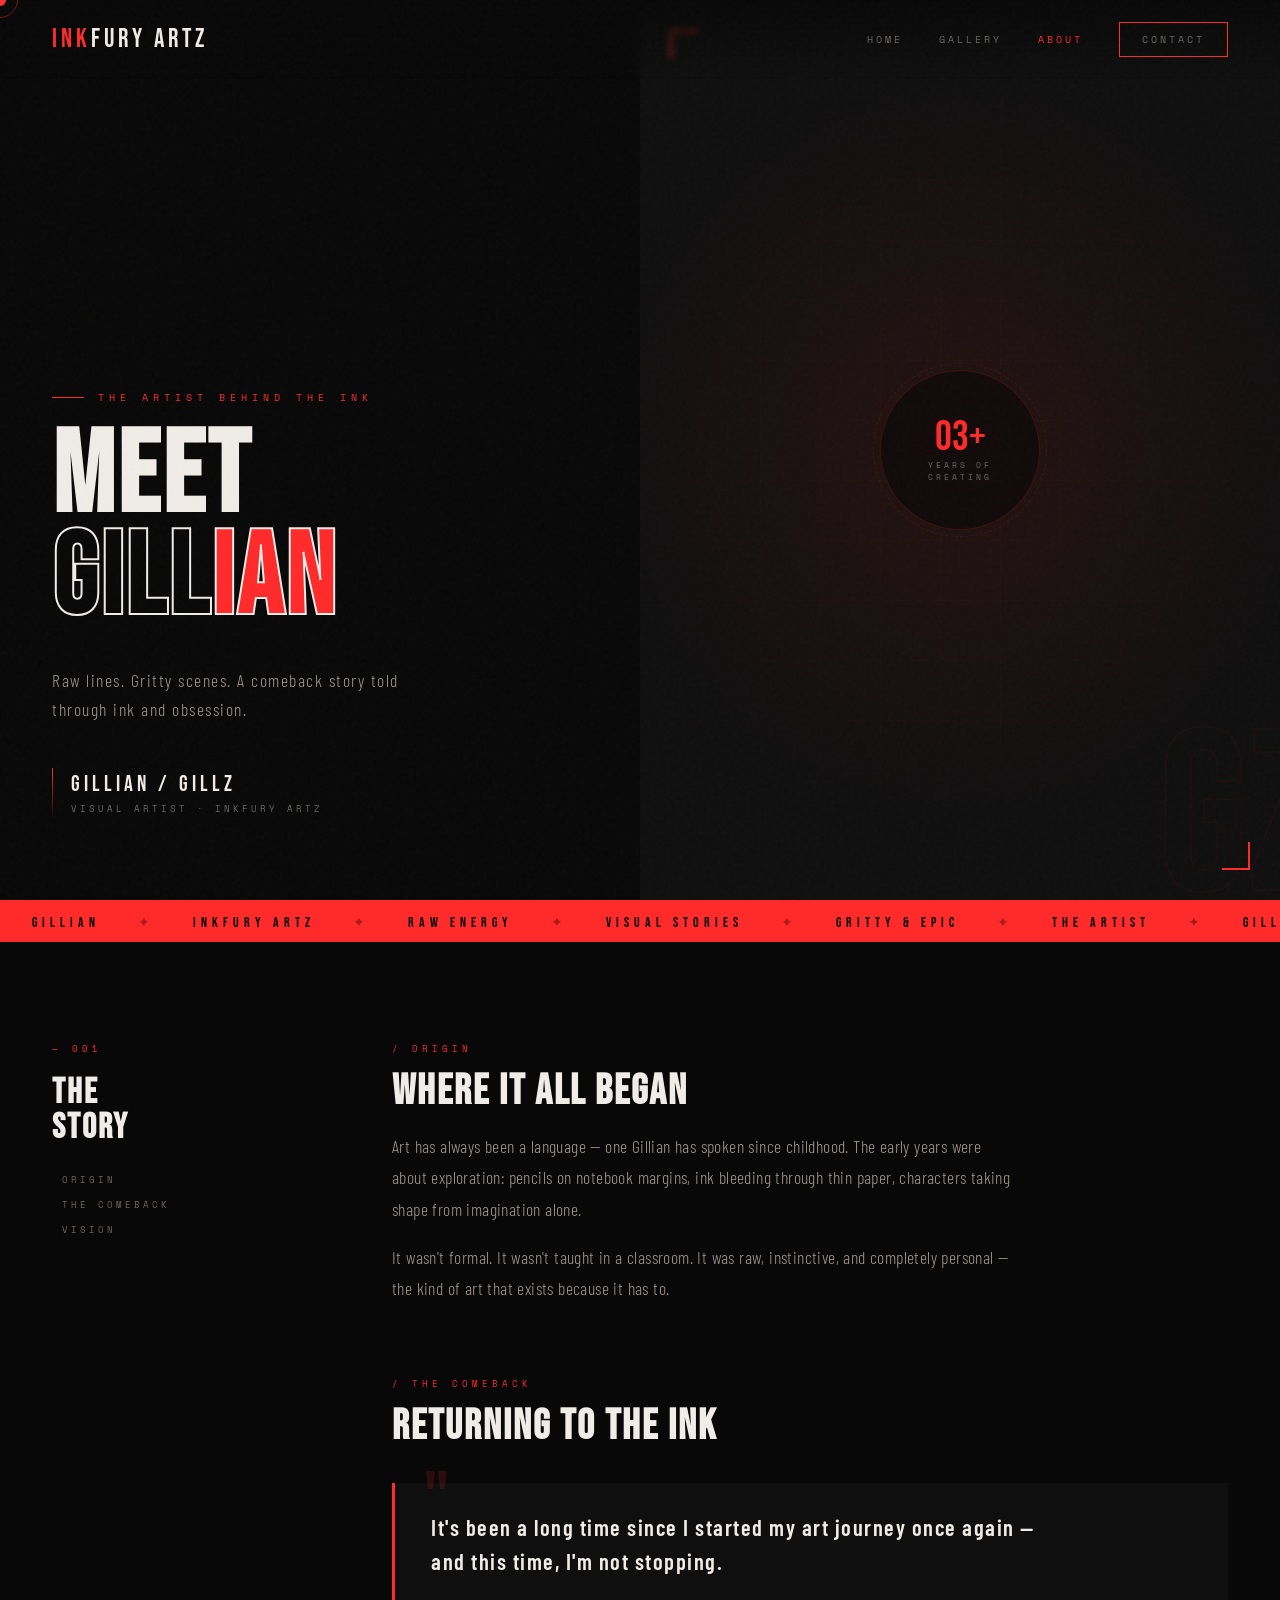
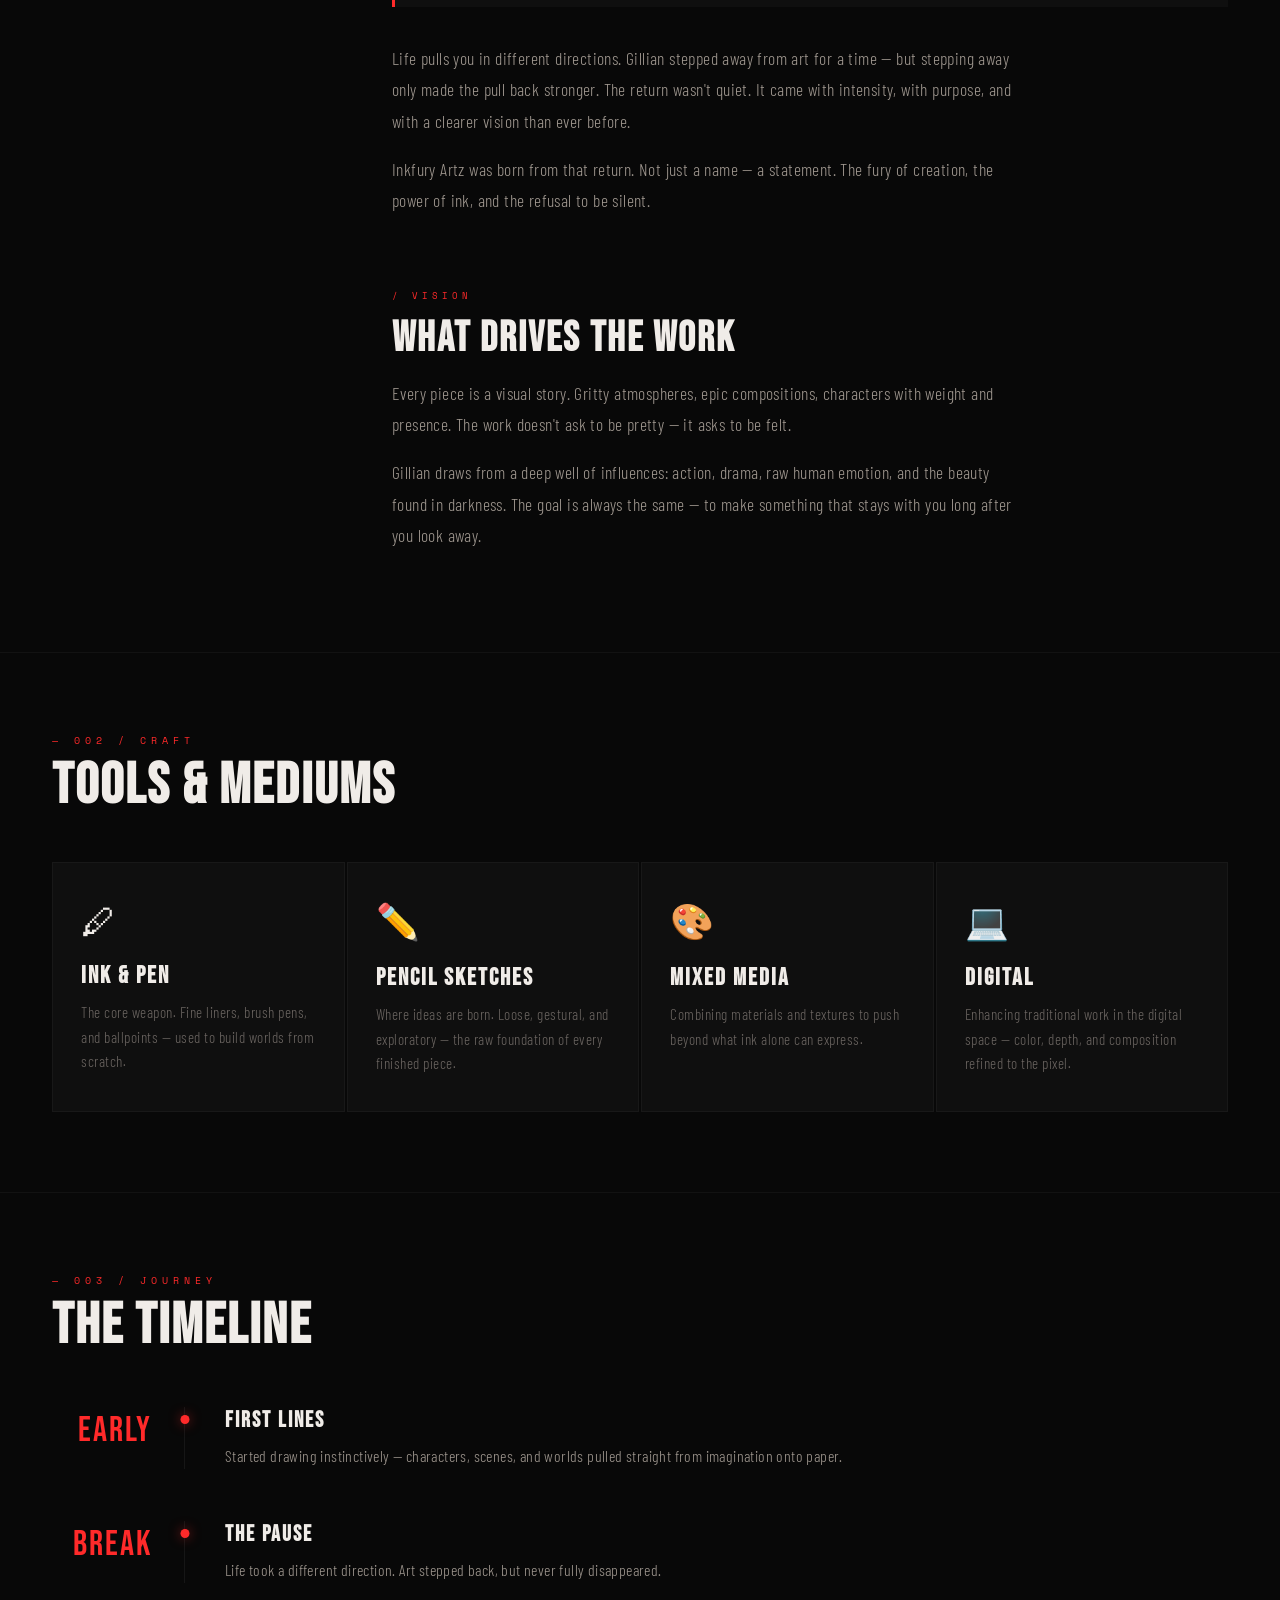
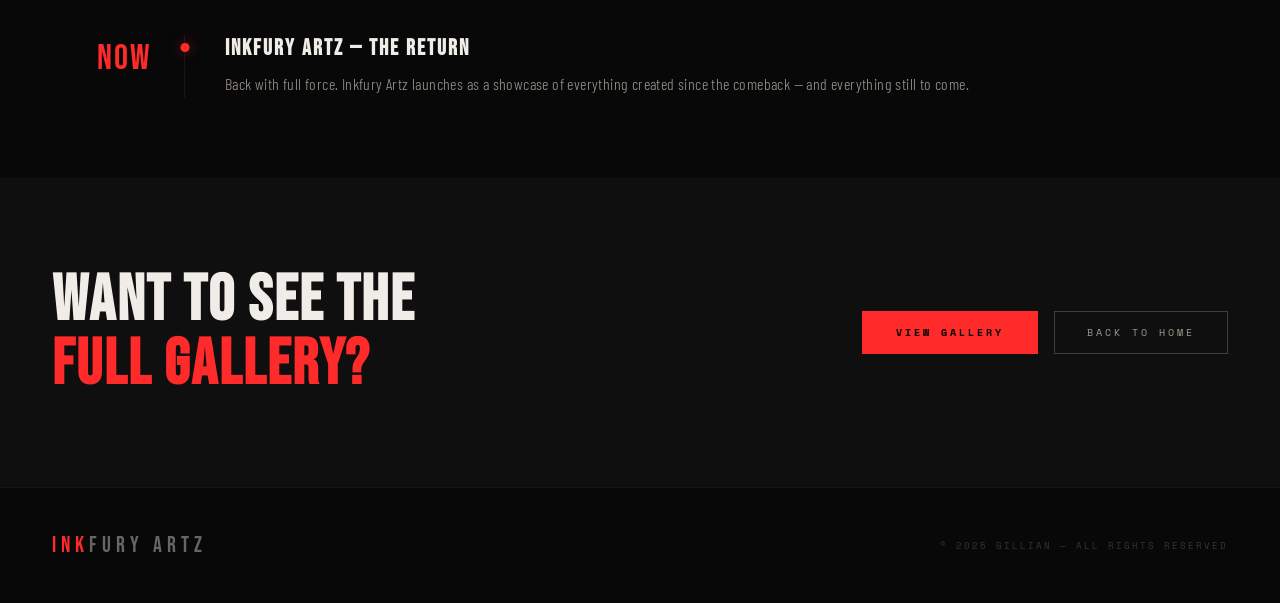
==== about.html @ 88baaf4d "part 1" ====
<!DOCTYPE html>
<html lang="en">
<head>
  <meta charset="UTF-8">
  <meta name="viewport" content="width=device-width, initial-scale=1.0">
  <title>About The Artist — InkFury Artz</title>
  <link href="https://fonts.googleapis.com/css2?family=Bebas+Neue&family=Barlow+Condensed:wght@300;400;600;700&family=Space+Mono:wght@400;700&display=swap" rel="stylesheet">
  <style>
    :root {
      --red: #ff2a2a;
      --red-dim: rgba(255,42,42,0.12);
      --bg: #080808;
      --bg2: #0f0f0f;
      --bg3: #141414;
      --white: #f0ece8;
      --muted: #6b6561;
      --mid: #a09890;
    }

    *, *::before, *::after { box-sizing: border-box; margin: 0; padding: 0; }
    html { scroll-behavior: smooth; }

    body {
      background: var(--bg);
      color: var(--white);
      font-family: 'Barlow Condensed', sans-serif;
      overflow-x: hidden;
      cursor: none;
    }

    /* GRAIN */
    body::before {
      content: '';
      position: fixed;
      inset: 0;
      background-image: url("data:image/svg+xml,%3Csvg viewBox='0 0 256 256' xmlns='http://www.w3.org/2000/svg'%3E%3Cfilter id='noise'%3E%3CfeTurbulence type='fractalNoise' baseFrequency='0.9' numOctaves='4' stitchTiles='stitch'/%3E%3C/filter%3E%3Crect width='100%25' height='100%25' filter='url(%23noise)' opacity='1'/%3E%3C/svg%3E");
      opacity: 0.03;
      pointer-events: none;
      z-index: 1000;
    }

    /* CURSOR */
    .cursor {
      position: fixed;
      width: 12px; height: 12px;
      background: var(--red);
      border-radius: 50%;
      pointer-events: none;
      z-index: 9999;
      transform: translate(-50%, -50%);
      transition: width 0.2s, height 0.2s;
      mix-blend-mode: screen;
    }
    .cursor-ring {
      position: fixed;
      width: 36px; height: 36px;
      border: 1px solid rgba(255,42,42,0.45);
      border-radius: 50%;
      pointer-events: none;
      z-index: 9998;
      transform: translate(-50%, -50%);
      transition: width 0.3s, height 0.3s, border-color 0.3s;
    }

    /* NAV */
    nav {
      position: fixed;
      top: 0; left: 0; right: 0;
      z-index: 500;
      display: flex;
      align-items: center;
      justify-content: space-between;
      padding: 22px 52px;
      background: linear-gradient(to bottom, rgba(8,8,8,0.97) 0%, transparent 100%);
      backdrop-filter: blur(3px);
    }
    .nav-logo {
      font-family: 'Bebas Neue', sans-serif;
      font-size: 1.6rem;
      letter-spacing: 4px;
      color: var(--white);
      text-decoration: none;
    }
    .nav-logo span { color: var(--red); }
    .nav-links { display: flex; gap: 36px; align-items: center; }
    .nav-links a {
      font-family: 'Space Mono', monospace;
      font-size: 0.62rem;
      letter-spacing: 3px;
      text-transform: uppercase;
      color: var(--muted);
      text-decoration: none;
      transition: color 0.25s;
      position: relative;
    }
    .nav-links a::after {
      content: '';
      position: absolute;
      bottom: -4px; left: 0;
      width: 0; height: 1px;
      background: var(--red);
      transition: width 0.3s;
    }
    .nav-links a:hover { color: var(--white); }
    .nav-links a:hover::after { width: 100%; }
    .nav-links a.active { color: var(--red); }
    .nav-cta {
      font-family: 'Space Mono', monospace;
      font-size: 0.6rem;
      letter-spacing: 3px;
      text-transform: uppercase;
      padding: 9px 22px;
      border: 1px solid var(--red);
      color: var(--red);
      background: transparent;
      cursor: none;
      transition: background 0.25s, color 0.25s;
      text-decoration: none;
    }
    .nav-cta:hover { background: var(--red); color: #000; }

    /* PAGE HERO — SPLIT LAYOUT */
    .page-hero {
      min-height: 100vh;
      display: grid;
      grid-template-columns: 1fr 1fr;
      position: relative;
      overflow: hidden;
    }

    /* Left — text */
    .ph-left {
      display: flex;
      flex-direction: column;
      justify-content: flex-end;
      padding: 160px 52px 80px;
      position: relative;
      z-index: 2;
    }

    .ph-eyebrow {
      font-family: 'Space Mono', monospace;
      font-size: 0.62rem;
      letter-spacing: 5px;
      color: var(--red);
      text-transform: uppercase;
      margin-bottom: 22px;
      display: flex;
      align-items: center;
      gap: 14px;
    }
    .ph-eyebrow::before {
      content: '';
      display: block;
      width: 32px; height: 1px;
      background: var(--red);
      flex-shrink: 0;
    }

    .ph-title {
      font-family: 'Bebas Neue', sans-serif;
      font-size: clamp(72px, 9vw, 140px);
      line-height: 0.88;
      letter-spacing: 3px;
      margin-bottom: 36px;
    }
    .ph-title .outline {
      display: block;
      color: transparent;
      -webkit-text-stroke: 2px var(--white);
    }
    .ph-title .accent { color: var(--red); }

    .ph-tagline {
      font-size: 1.1rem;
      font-weight: 300;
      letter-spacing: 1.5px;
      color: var(--mid);
      line-height: 1.65;
      max-width: 380px;
      margin-bottom: 44px;
    }

    /* signature line */
    .ph-sig {
      display: flex;
      align-items: center;
      gap: 18px;
    }
    .ph-sig-bar {
      width: 1px;
      height: 52px;
      background: linear-gradient(to bottom, var(--red), transparent);
    }
    .ph-sig-text {
      font-family: 'Bebas Neue', sans-serif;
      font-size: 1.4rem;
      letter-spacing: 4px;
      line-height: 1.1;
    }
    .ph-sig-sub {
      font-family: 'Space Mono', monospace;
      font-size: 0.55rem;
      letter-spacing: 3px;
      color: var(--muted);
      text-transform: uppercase;
      margin-top: 4px;
    }

    /* Right — visual panel */
    .ph-right {
      position: relative;
      overflow: hidden;
    }
    .ph-right-bg {
      position: absolute;
      inset: 0;
      background:
        radial-gradient(ellipse 80% 60% at 50% 50%, rgba(255,42,42,0.09) 0%, transparent 70%),
        var(--bg2);
    }
    /* large ghost text */
    .ph-ghost {
      position: absolute;
      bottom: -4%;
      right: -8%;
      font-family: 'Bebas Neue', sans-serif;
      font-size: clamp(120px, 18vw, 260px);
      color: transparent;
      -webkit-text-stroke: 1px rgba(255,42,42,0.08);
      line-height: 1;
      pointer-events: none;
      user-select: none;
      animation: ghostPulse 7s ease-in-out infinite;
    }
    @keyframes ghostPulse {
      0%, 100% { -webkit-text-stroke-color: rgba(255,42,42,0.05); }
      50%       { -webkit-text-stroke-color: rgba(255,42,42,0.13); }
    }

    /* cross-hatch decorative grid */
    .ph-grid-lines {
      position: absolute;
      inset: 0;
      background-image:
        linear-gradient(rgba(255,42,42,0.04) 1px, transparent 1px),
        linear-gradient(90deg, rgba(255,42,42,0.04) 1px, transparent 1px);
      background-size: 60px 60px;
      mask-image: radial-gradient(ellipse 70% 70% at 50% 50%, black 0%, transparent 100%);
    }

    /* floating badge */
    .ph-badge {
      position: absolute;
      top: 50%;
      left: 50%;
      transform: translate(-50%, -50%);
      width: 160px; height: 160px;
      border: 1px solid rgba(255,42,42,0.2);
      border-radius: 50%;
      display: flex;
      flex-direction: column;
      align-items: center;
      justify-content: center;
      gap: 6px;
      text-align: center;
      background: rgba(8,8,8,0.6);
      backdrop-filter: blur(10px);
      animation: badgeSpin 20s linear infinite;
    }
    @keyframes badgeSpin {
      from { transform: translate(-50%, -50%) rotate(0deg); }
      to   { transform: translate(-50%, -50%) rotate(360deg); }
    }
    .ph-badge::before {
      content: '';
      position: absolute;
      inset: -8px;
      border-radius: 50%;
      border: 1px dashed rgba(255,42,42,0.15);
    }
    .badge-inner {
      animation: badgeSpinReverse 20s linear infinite;
    }
    @keyframes badgeSpinReverse {
      from { transform: rotate(0deg); }
      to   { transform: rotate(-360deg); }
    }
    .badge-year {
      font-family: 'Bebas Neue', sans-serif;
      font-size: 2.6rem;
      color: var(--red);
      line-height: 1;
    }
    .badge-label {
      font-family: 'Space Mono', monospace;
      font-size: 0.5rem;
      letter-spacing: 3px;
      color: var(--muted);
      text-transform: uppercase;
    }

    /* red corner accent lines */
    .corner-tl, .corner-br {
      position: absolute;
      width: 28px; height: 28px;
    }
    .corner-tl {
      top: 30px; left: 30px;
      border-top: 2px solid var(--red);
      border-left: 2px solid var(--red);
    }
    .corner-br {
      bottom: 30px; right: 30px;
      border-bottom: 2px solid var(--red);
      border-right: 2px solid var(--red);
    }

    /* MARQUEE */
    .marquee-strip {
      background: var(--red);
      padding: 11px 0;
      overflow: hidden;
      white-space: nowrap;
    }
    .marquee-inner {
      display: inline-flex;
      animation: marquee 20s linear infinite;
    }
    .marquee-inner span {
      font-family: 'Bebas Neue', sans-serif;
      font-size: 0.9rem;
      letter-spacing: 5px;
      color: #000;
      padding: 0 32px;
    }
    .marquee-inner span.dot { color: rgba(0,0,0,0.35); padding: 0 6px; }
    @keyframes marquee {
      from { transform: translateX(0); }
      to   { transform: translateX(-50%); }
    }

    /* STORY SECTION */
    .story {
      padding: 100px 52px;
      display: grid;
      grid-template-columns: 260px 1fr;
      gap: 80px;
      border-bottom: 1px solid rgba(255,255,255,0.04);
      position: relative;
    }

    .story-nav {
      position: sticky;
      top: 100px;
      align-self: start;
    }
    .story-nav .section-num {
      font-family: 'Space Mono', monospace;
      font-size: 0.58rem;
      letter-spacing: 4px;
      color: var(--red);
      margin-bottom: 20px;
    }
    .story-nav h3 {
      font-family: 'Bebas Neue', sans-serif;
      font-size: 2.2rem;
      letter-spacing: 2px;
      line-height: 1;
      margin-bottom: 28px;
    }
    .story-nav-links { display: flex; flex-direction: column; gap: 12px; }
    .story-nav-links a {
      font-family: 'Space Mono', monospace;
      font-size: 0.57rem;
      letter-spacing: 3px;
      text-transform: uppercase;
      color: var(--muted);
      text-decoration: none;
      transition: color 0.25s, padding-left 0.25s;
      display: flex;
      align-items: center;
      gap: 10px;
    }
    .story-nav-links a::before {
      content: '';
      display: block;
      width: 0;
      height: 1px;
      background: var(--red);
      transition: width 0.3s;
      flex-shrink: 0;
    }
    .story-nav-links a:hover { color: var(--white); }
    .story-nav-links a:hover::before { width: 20px; }

    /* Story content blocks */
    .story-content { display: flex; flex-direction: column; gap: 72px; }

    .story-block { position: relative; }

    .story-block .block-label {
      font-family: 'Space Mono', monospace;
      font-size: 0.55rem;
      letter-spacing: 4px;
      color: var(--red);
      text-transform: uppercase;
      margin-bottom: 16px;
    }

    .story-block h4 {
      font-family: 'Bebas Neue', sans-serif;
      font-size: 2.6rem;
      letter-spacing: 2px;
      margin-bottom: 18px;
      line-height: 1;
    }

    .story-block p {
      font-size: 1.1rem;
      font-weight: 300;
      color: var(--mid);
      line-height: 1.8;
      letter-spacing: 0.4px;
      max-width: 620px;
    }
    .story-block p + p { margin-top: 16px; }

    /* pull quote */
    .pull-quote {
      margin: 36px 0;
      padding: 28px 36px;
      border-left: 3px solid var(--red);
      background: var(--bg2);
      position: relative;
    }
    .pull-quote::before {
      content: '"';
      position: absolute;
      top: -20px; left: 28px;
      font-family: 'Bebas Neue', sans-serif;
      font-size: 5rem;
      color: rgba(255,42,42,0.15);
      line-height: 1;
    }
    .pull-quote p {
      font-family: 'Barlow Condensed', sans-serif;
      font-size: 1.4rem;
      font-weight: 600;
      color: var(--white) !important;
      letter-spacing: 1.5px;
      line-height: 1.5;
    }

    /* SKILLS / MEDIUMS GRID */
    .mediums-section {
      padding: 80px 52px;
      border-bottom: 1px solid rgba(255,255,255,0.04);
    }

    .section-hdr {
      display: flex;
      align-items: flex-end;
      justify-content: space-between;
      margin-bottom: 48px;
    }
    .section-hdr .label {
      font-family: 'Space Mono', monospace;
      font-size: 0.6rem;
      letter-spacing: 5px;
      color: var(--red);
      margin-bottom: 10px;
      text-transform: uppercase;
    }
    .section-hdr h2 {
      font-family: 'Bebas Neue', sans-serif;
      font-size: clamp(36px, 4.5vw, 58px);
      letter-spacing: 2px;
      line-height: 1;
    }

    .mediums-grid {
      display: grid;
      grid-template-columns: repeat(4, 1fr);
      gap: 2px;
    }
    .medium-card {
      background: var(--bg2);
      padding: 36px 28px;
      position: relative;
      overflow: hidden;
      transition: background 0.3s;
      border: 1px solid rgba(255,255,255,0.04);
    }
    .medium-card::before {
      content: '';
      position: absolute;
      bottom: 0; left: 0;
      width: 100%; height: 2px;
      background: var(--red);
      transform: scaleX(0);
      transform-origin: left;
      transition: transform 0.4s cubic-bezier(0.23, 1, 0.32, 1);
    }
    .medium-card:hover { background: var(--bg3); }
    .medium-card:hover::before { transform: scaleX(1); }

    .medium-icon {
      font-size: 2.2rem;
      margin-bottom: 20px;
      display: block;
    }
    .medium-card h5 {
      font-family: 'Bebas Neue', sans-serif;
      font-size: 1.5rem;
      letter-spacing: 2px;
      margin-bottom: 10px;
    }
    .medium-card p {
      font-size: 0.95rem;
      font-weight: 300;
      color: var(--muted);
      line-height: 1.6;
      letter-spacing: 0.5px;
    }

    /* TIMELINE */
    .timeline-section {
      padding: 80px 52px;
      border-bottom: 1px solid rgba(255,255,255,0.04);
    }
    .timeline { display: flex; flex-direction: column; gap: 0; margin-top: 52px; }
    .tl-item {
      display: grid;
      grid-template-columns: 100px 1px 1fr;
      gap: 0 32px;
      align-items: start;
      padding-bottom: 52px;
      position: relative;
    }
    .tl-item:last-child { padding-bottom: 0; }

    .tl-year {
      font-family: 'Bebas Neue', sans-serif;
      font-size: 2.2rem;
      color: var(--red);
      letter-spacing: 2px;
      text-align: right;
      padding-top: 2px;
    }
    .tl-line {
      position: relative;
      background: rgba(255,255,255,0.06);
      align-self: stretch;
    }
    .tl-line::before {
      content: '';
      position: absolute;
      top: 8px;
      left: 50%;
      transform: translateX(-50%);
      width: 9px; height: 9px;
      border-radius: 50%;
      background: var(--red);
      box-shadow: 0 0 12px rgba(255,42,42,0.5);
    }
    .tl-body { padding-top: 0; padding-left: 8px; }
    .tl-body h5 {
      font-family: 'Bebas Neue', sans-serif;
      font-size: 1.4rem;
      letter-spacing: 2px;
      margin-bottom: 8px;
    }
    .tl-body p {
      font-size: 1rem;
      font-weight: 300;
      color: var(--mid);
      line-height: 1.7;
      letter-spacing: 0.4px;
    }

    /* CTA STRIP */
    .cta-strip {
      padding: 90px 52px;
      display: flex;
      align-items: center;
      justify-content: space-between;
      gap: 40px;
      background: var(--bg2);
    }
    .cta-strip h2 {
      font-family: 'Bebas Neue', sans-serif;
      font-size: clamp(38px, 5vw, 72px);
      letter-spacing: 2px;
      line-height: 1;
    }
    .cta-strip h2 span { color: var(--red); }
    .cta-actions { display: flex; gap: 16px; flex-shrink: 0; }
    .btn-primary {
      font-family: 'Space Mono', monospace;
      font-size: 0.62rem;
      letter-spacing: 3px;
      text-transform: uppercase;
      padding: 14px 34px;
      background: var(--red);
      color: #000;
      border: none;
      cursor: none;
      font-weight: 700;
      text-decoration: none;
      display: inline-block;
      transition: background 0.25s, transform 0.2s;
    }
    .btn-primary:hover { background: var(--white); transform: translateY(-2px); }
    .btn-ghost {
      font-family: 'Space Mono', monospace;
      font-size: 0.62rem;
      letter-spacing: 3px;
      text-transform: uppercase;
      padding: 13px 32px;
      border: 1px solid rgba(255,255,255,0.2);
      color: var(--mid);
      background: transparent;
      cursor: none;
      transition: border-color 0.25s, color 0.25s;
      text-decoration: none;
      display: inline-block;
    }
    .btn-ghost:hover { border-color: var(--white); color: var(--white); }

    /* FOOTER */
    footer {
      padding: 44px 52px;
      border-top: 1px solid rgba(255,255,255,0.05);
      display: flex;
      align-items: center;
      justify-content: space-between;
    }
    .footer-logo {
      font-family: 'Bebas Neue', sans-serif;
      font-size: 1.4rem;
      letter-spacing: 5px;
      color: var(--muted);
    }
    .footer-logo span { color: var(--red); }
    footer p {
      font-family: 'Space Mono', monospace;
      font-size: 0.55rem;
      letter-spacing: 2px;
      color: rgba(255,255,255,0.18);
      text-transform: uppercase;
    }

    /* FADE IN */
    .fade-up {
      opacity: 0;
      transform: translateY(28px);
      animation: fadeUp 0.8s ease forwards;
    }
    .delay-1 { animation-delay: 0.1s; }
    .delay-2 { animation-delay: 0.25s; }
    .delay-3 { animation-delay: 0.4s; }
    .delay-4 { animation-delay: 0.55s; }
    @keyframes fadeUp {
      to { opacity: 1; transform: translateY(0); }
    }

    @media (max-width: 900px) {
      nav { padding: 18px 24px; }
      .nav-links { gap: 16px; }
      .page-hero { grid-template-columns: 1fr; min-height: auto; }
      .ph-left { padding: 120px 24px 52px; }
      .ph-right { height: 300px; }
      .story { grid-template-columns: 1fr; padding: 60px 24px; gap: 40px; }
      .story-nav { position: static; }
      .mediums-section, .timeline-section { padding: 60px 24px; }
      .mediums-grid { grid-template-columns: 1fr 1fr; }
      .cta-strip { flex-direction: column; padding: 60px 24px; text-align: center; }
      .cta-actions { justify-content: center; }
      footer { flex-direction: column; gap: 16px; padding: 32px 24px; text-align: center; }
    }
  </style>
</head>
<body>

<div class="cursor" id="cursor"></div>
<div class="cursor-ring" id="cursorRing"></div>

<!-- NAV -->
<nav>
  <a class="nav-logo" href="index.html"><span>INK</span>FURY ARTZ</a>
  <div class="nav-links">
    <a href="index.html">Home</a>
    <a href="index.html#gallery">Gallery</a>
    <a href="about.html" class="active">About</a>
    <a href="#contact" class="nav-cta">Contact</a>
  </div>
</nav>

<!-- PAGE HERO -->
<section class="page-hero">
  <!-- Left -->
  <div class="ph-left">
    <div class="ph-eyebrow fade-up delay-1">The Artist Behind The Ink</div>
    <h1 class="ph-title fade-up delay-2">
      MEET
      <span class="outline">GILL<span class="accent">IAN</span></span>
    </h1>
    <p class="ph-tagline fade-up delay-3">
      Raw lines. Gritty scenes. A comeback story told through ink and obsession.
    </p>
    <div class="ph-sig fade-up delay-4">
      <div class="ph-sig-bar"></div>
      <div>
        <div class="ph-sig-text">Gillian / Gillz</div>
        <div class="ph-sig-sub">Visual Artist · Inkfury Artz</div>
      </div>
    </div>
  </div>

  <!-- Right visual -->
  <div class="ph-right">
    <div class="ph-right-bg"></div>
    <div class="ph-grid-lines"></div>
    <div class="ph-ghost">GZ</div>
    <div class="corner-tl"></div>
    <div class="corner-br"></div>
    <div class="ph-badge">
      <div class="badge-inner">
        <div class="badge-year">03+</div>
        <div class="badge-label">Years of<br>Creating</div>
      </div>
    </div>
  </div>
</section>

<!-- MARQUEE -->
<div class="marquee-strip">
  <div class="marquee-inner">
    <span>GILLIAN</span><span class="dot">✦</span>
    <span>INKFURY ARTZ</span><span class="dot">✦</span>
    <span>RAW ENERGY</span><span class="dot">✦</span>
    <span>VISUAL STORIES</span><span class="dot">✦</span>
    <span>GRITTY &amp; EPIC</span><span class="dot">✦</span>
    <span>THE ARTIST</span><span class="dot">✦</span>
    <span>GILLIAN</span><span class="dot">✦</span>
    <span>INKFURY ARTZ</span><span class="dot">✦</span>
    <span>RAW ENERGY</span><span class="dot">✦</span>
    <span>VISUAL STORIES</span><span class="dot">✦</span>
    <span>GRITTY &amp; EPIC</span><span class="dot">✦</span>
    <span>THE ARTIST</span><span class="dot">✦</span>
  </div>
</div>

<!-- STORY -->
<section class="story" id="about">
  <!-- Sticky label nav -->
  <div class="story-nav">
    <div class="section-num">— 001</div>
    <h3>THE<br>STORY</h3>
    <div class="story-nav-links">
      <a href="#origin">Origin</a>
      <a href="#comeback">The Comeback</a>
      <a href="#vision">Vision</a>
    </div>
  </div>

  <!-- Content -->
  <div class="story-content">
    <div class="story-block" id="origin">
      <div class="block-label">/ Origin</div>
      <h4>WHERE IT ALL BEGAN</h4>
      <p>
        Art has always been a language — one Gillian has spoken since childhood. 
        The early years were about exploration: pencils on notebook margins, ink bleeding through thin paper, 
        characters taking shape from imagination alone.
      </p>
      <p>
        It wasn't formal. It wasn't taught in a classroom. It was raw, instinctive, 
        and completely personal — the kind of art that exists because it has to.
      </p>
    </div>

    <div class="story-block" id="comeback">
      <div class="block-label">/ The Comeback</div>
      <h4>RETURNING TO THE INK</h4>
      <div class="pull-quote">
        <p>It's been a long time since I started my art journey once again — and this time, I'm not stopping.</p>
      </div>
      <p>
        Life pulls you in different directions. Gillian stepped away from art for a time — 
        but stepping away only made the pull back stronger. The return wasn't quiet. 
        It came with intensity, with purpose, and with a clearer vision than ever before.
      </p>
      <p>
        Inkfury Artz was born from that return. Not just a name — a statement. 
        The fury of creation, the power of ink, and the refusal to be silent.
      </p>
    </div>

    <div class="story-block" id="vision">
      <div class="block-label">/ Vision</div>
      <h4>WHAT DRIVES THE WORK</h4>
      <p>
        Every piece is a visual story. Gritty atmospheres, epic compositions, 
        characters with weight and presence. The work doesn't ask to be pretty — 
        it asks to be felt.
      </p>
      <p>
        Gillian draws from a deep well of influences: action, drama, raw human emotion, 
        and the beauty found in darkness. The goal is always the same — to make something 
        that stays with you long after you look away.
      </p>
    </div>
  </div>
</section>

<!-- MEDIUMS / SKILLS -->
<section class="mediums-section">
  <div class="section-hdr">
    <div>
      <div class="label">— 002 / Craft</div>
      <h2>TOOLS &amp; MEDIUMS</h2>
    </div>
  </div>

  <div class="mediums-grid">
    <div class="medium-card">
      <span class="medium-icon">🖊</span>
      <h5>Ink & Pen</h5>
      <p>The core weapon. Fine liners, brush pens, and ballpoints — used to build worlds from scratch.</p>
    </div>
    <div class="medium-card">
      <span class="medium-icon">✏️</span>
      <h5>Pencil Sketches</h5>
      <p>Where ideas are born. Loose, gestural, and exploratory — the raw foundation of every finished piece.</p>
    </div>
    <div class="medium-card">
      <span class="medium-icon">🎨</span>
      <h5>Mixed Media</h5>
      <p>Combining materials and textures to push beyond what ink alone can express.</p>
    </div>
    <div class="medium-card">
      <span class="medium-icon">💻</span>
      <h5>Digital</h5>
      <p>Enhancing traditional work in the digital space — color, depth, and composition refined to the pixel.</p>
    </div>
  </div>
</section>

<!-- TIMELINE -->
<section class="timeline-section">
  <div class="section-hdr">
    <div>
      <div class="label">— 003 / Journey</div>
      <h2>THE TIMELINE</h2>
    </div>
  </div>

  <div class="timeline">
    <div class="tl-item">
      <div class="tl-year">EARLY</div>
      <div class="tl-line"></div>
      <div class="tl-body">
        <h5>First Lines</h5>
        <p>Started drawing instinctively — characters, scenes, and worlds pulled straight from imagination onto paper.</p>
      </div>
    </div>
    <div class="tl-item">
      <div class="tl-year">BREAK</div>
      <div class="tl-line"></div>
      <div class="tl-body">
        <h5>The Pause</h5>
        <p>Life took a different direction. Art stepped back, but never fully disappeared.</p>
      </div>
    </div>
    <div class="tl-item">
      <div class="tl-year">NOW</div>
      <div class="tl-line"></div>
      <div class="tl-body">
        <h5>Inkfury Artz — The Return</h5>
        <p>Back with full force. Inkfury Artz launches as a showcase of everything created since the comeback — and everything still to come.</p>
      </div>
    </div>
  </div>
</section>

<!-- CTA -->
<section class="cta-strip" id="contact">
  <h2>WANT TO SEE THE<br><span>FULL GALLERY?</span></h2>
  <div class="cta-actions">
    <a href="index.html#gallery" class="btn-primary">View Gallery</a>
    <a href="index.html" class="btn-ghost">Back to Home</a>
  </div>
</section>

<!-- FOOTER -->
<footer>
  <div class="footer-logo"><span>INK</span>FURY ARTZ</div>
  <p>© 2025 Gillian — All Rights Reserved</p>
</footer>

<script>
  // Custom cursor
  const cursor = document.getElementById('cursor');
  const ring   = document.getElementById('cursorRing');
  let mx = 0, my = 0, rx = 0, ry = 0;

  document.addEventListener('mousemove', e => {
    mx = e.clientX; my = e.clientY;
    cursor.style.left = mx + 'px';
    cursor.style.top  = my + 'px';
  });

  (function animateRing() {
    rx += (mx - rx) * 0.12;
    ry += (my - ry) * 0.12;
    ring.style.left = rx + 'px';
    ring.style.top  = ry + 'px';
    requestAnimationFrame(animateRing);
  })();

  // Scroll reveal
  const revealEls = document.querySelectorAll('.story-block, .medium-card, .tl-item');
  const obs = new IntersectionObserver(entries => {
    entries.forEach((e, i) => {
      if (e.isIntersecting) {
        setTimeout(() => {
          e.target.style.opacity = '1';
          e.target.style.transform = 'translateY(0)';
        }, i * 70);
        obs.unobserve(e.target);
      }
    });
  }, { threshold: 0.12 });

  revealEls.forEach(el => {
    el.style.opacity = '0';
    el.style.transform = 'translateY(24px)';
    el.style.transition = 'opacity 0.65s ease, transform 0.65s ease';
    obs.observe(el);
  });
</script>
</body>
</html>
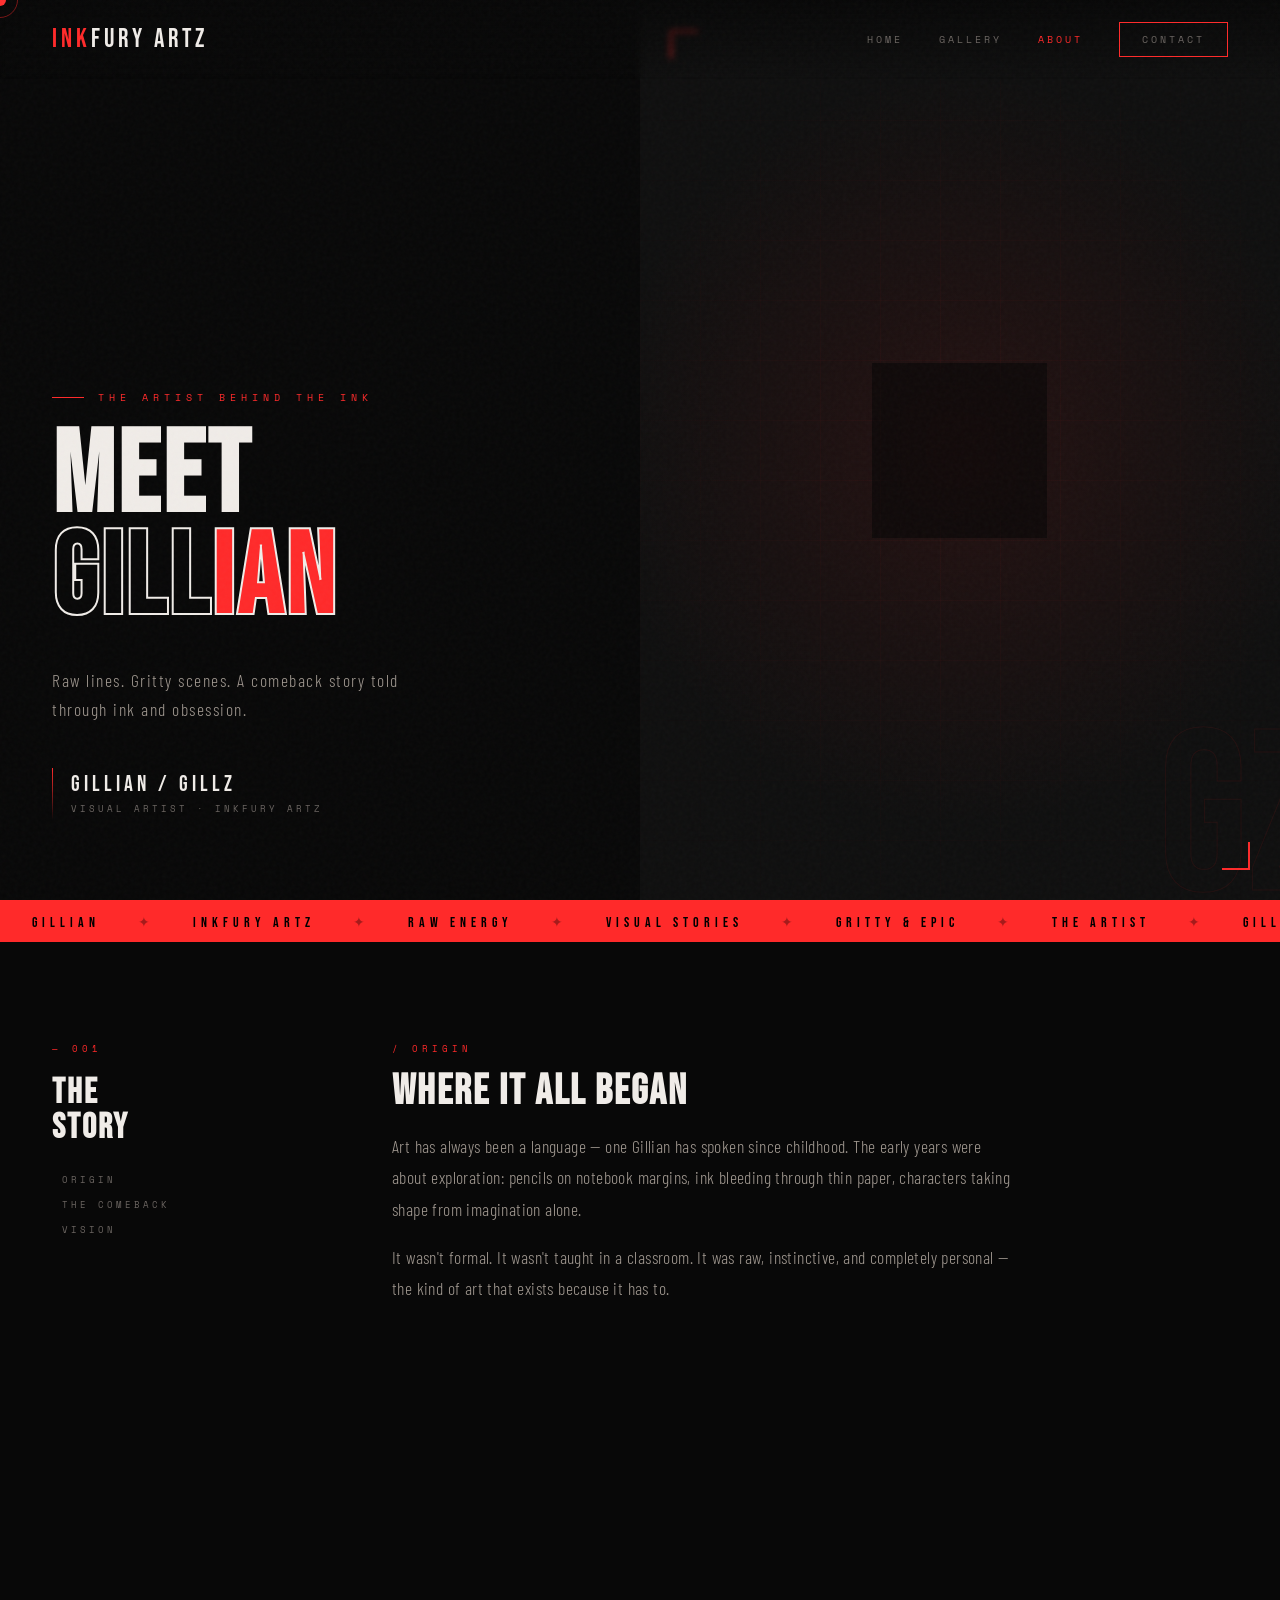
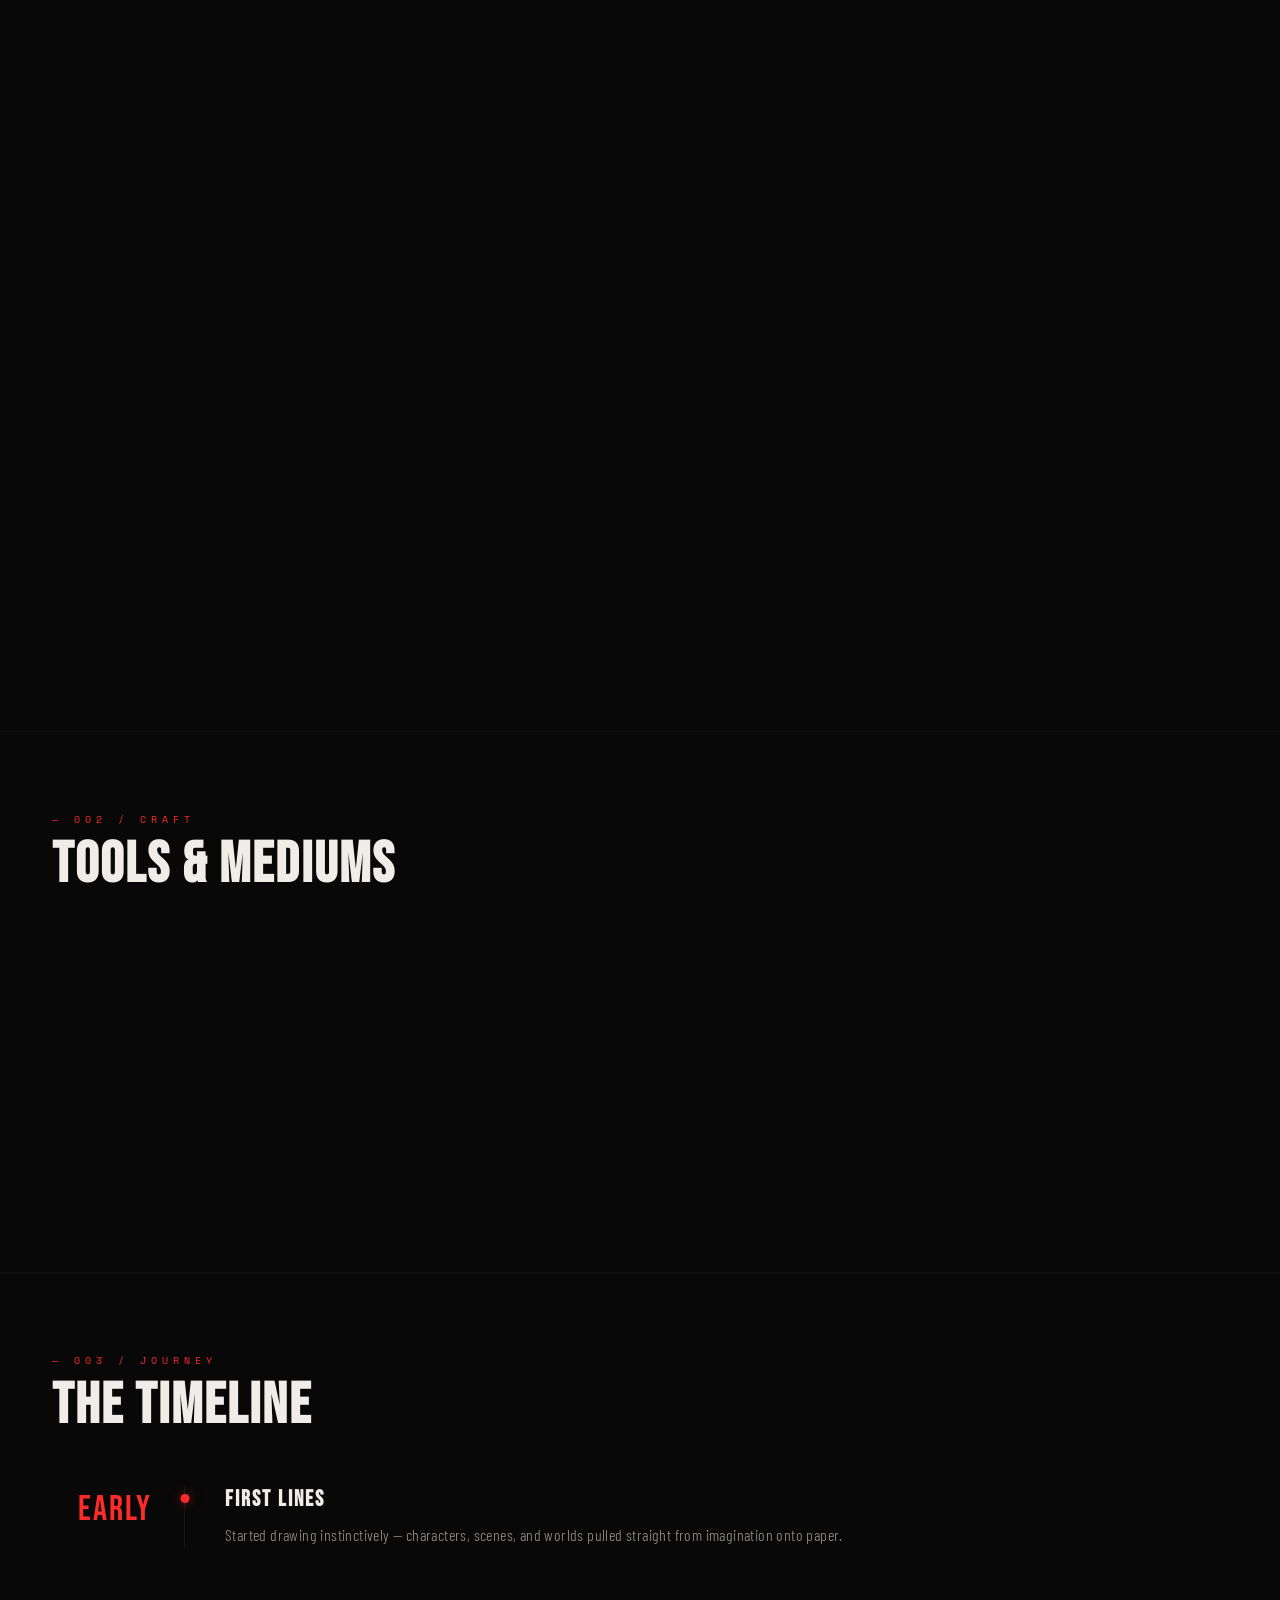
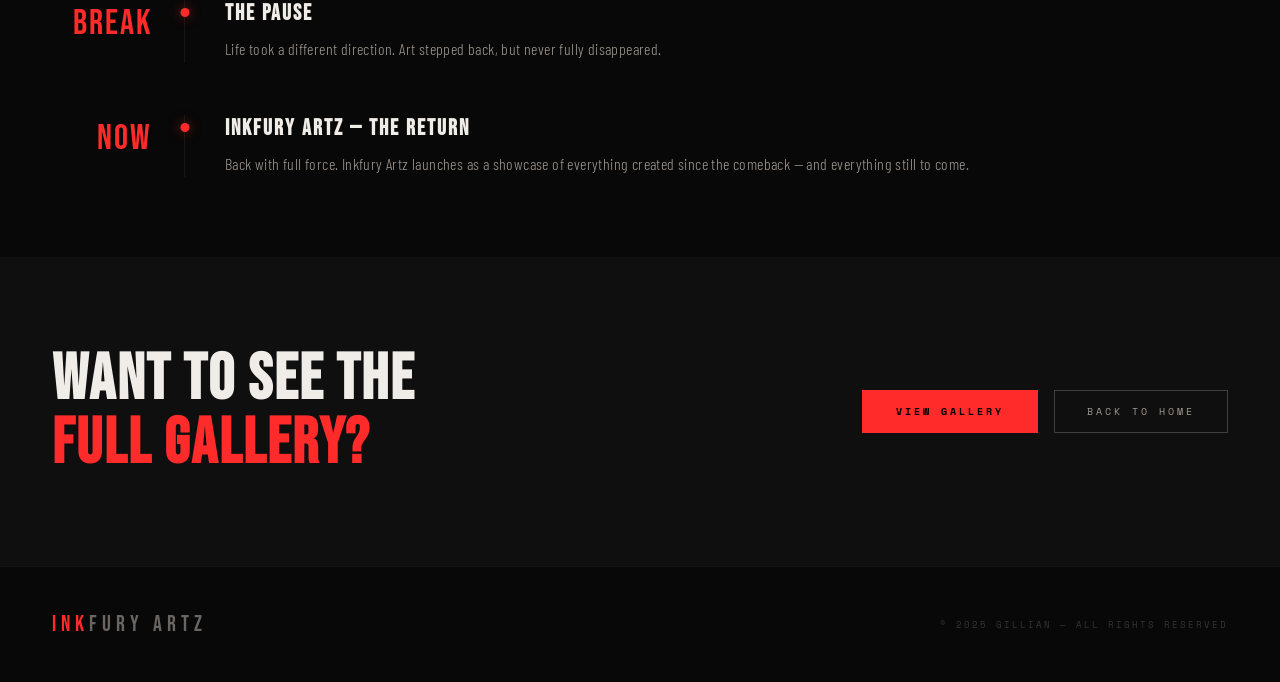
==== commit 68c3a249: "Update about.html" ====
--- a/about.html
+++ b/about.html
@@ -779,6 +779,10 @@
         It wasn't formal. It wasn't taught in a classroom. It was raw, instinctive, 
         and completely personal — the kind of art that exists because it has to.
       </p>
+      <p>During 4-5th Grade, Gillian discovers comic books on her own and ever imagined 
+        of creating one or find inspirations for art to draw. 
+        
+      </p>
     </div>
 
     <div class="story-block" id="comeback">
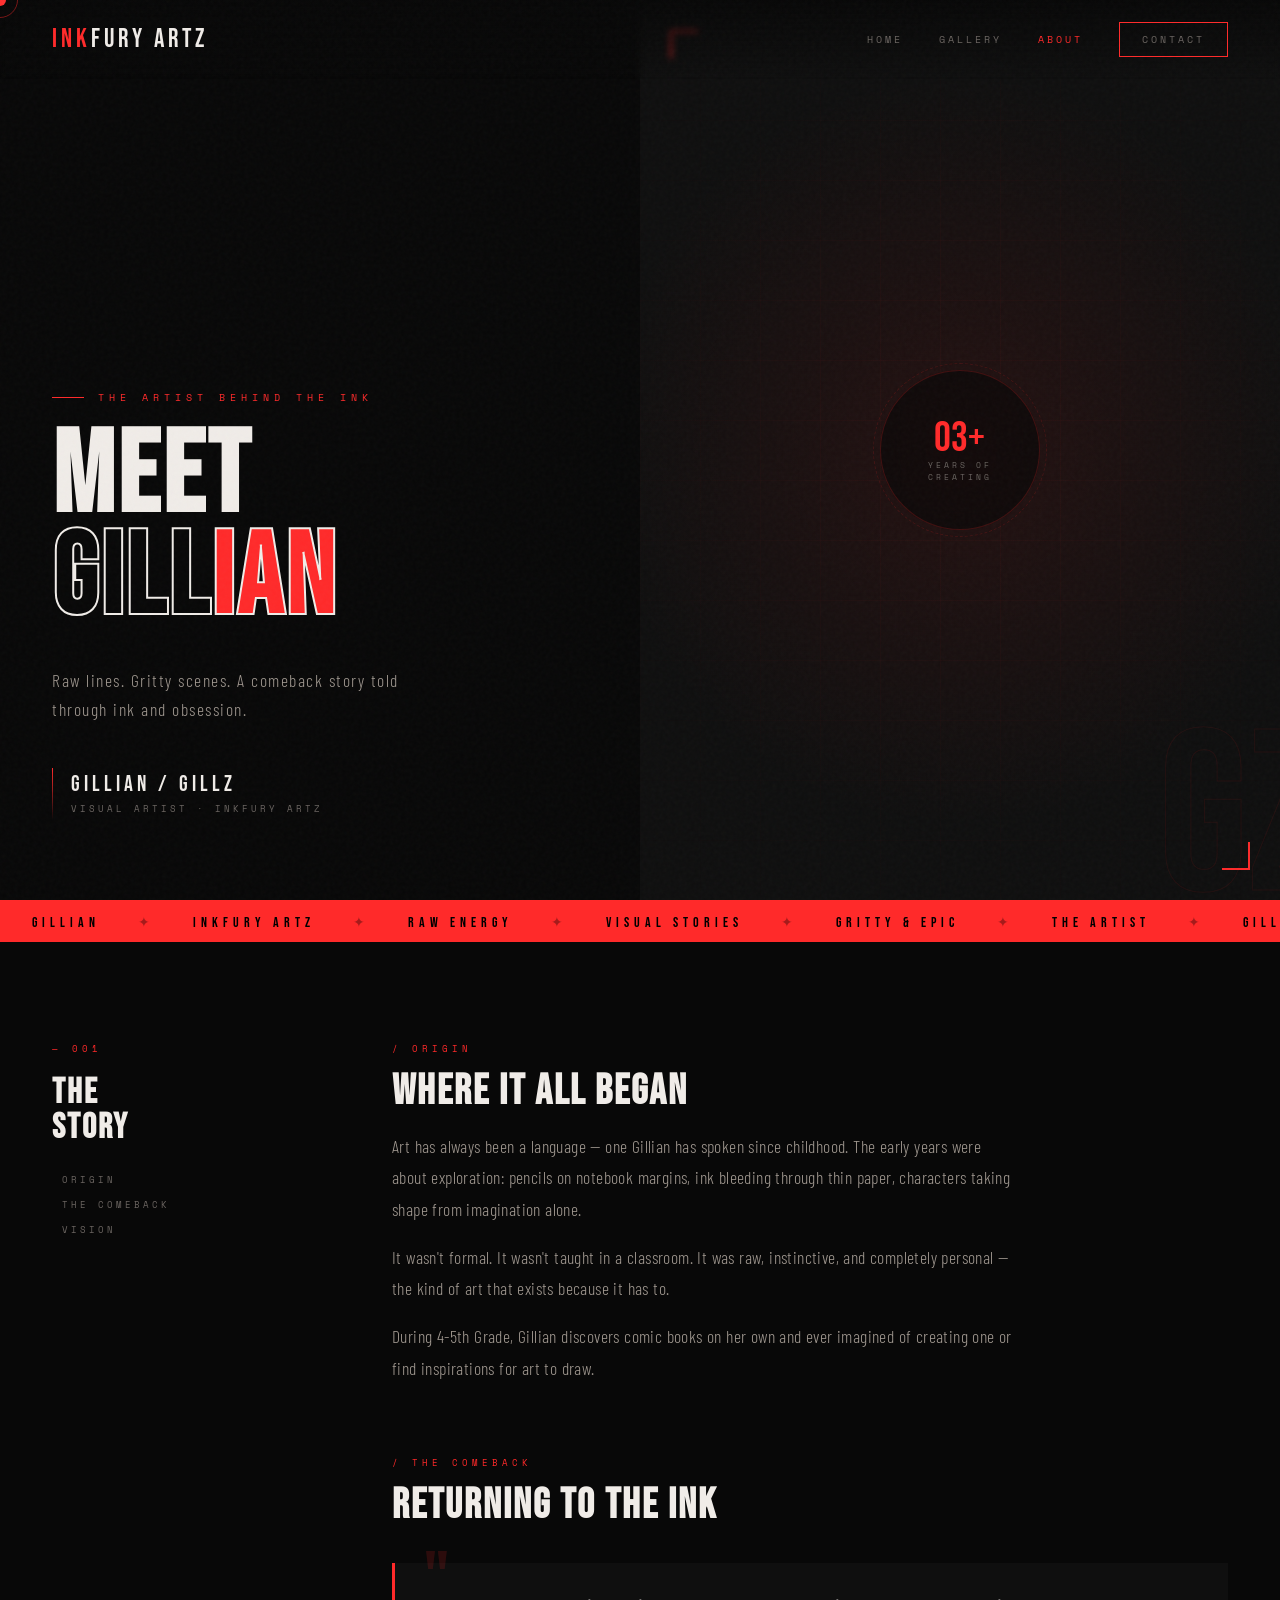
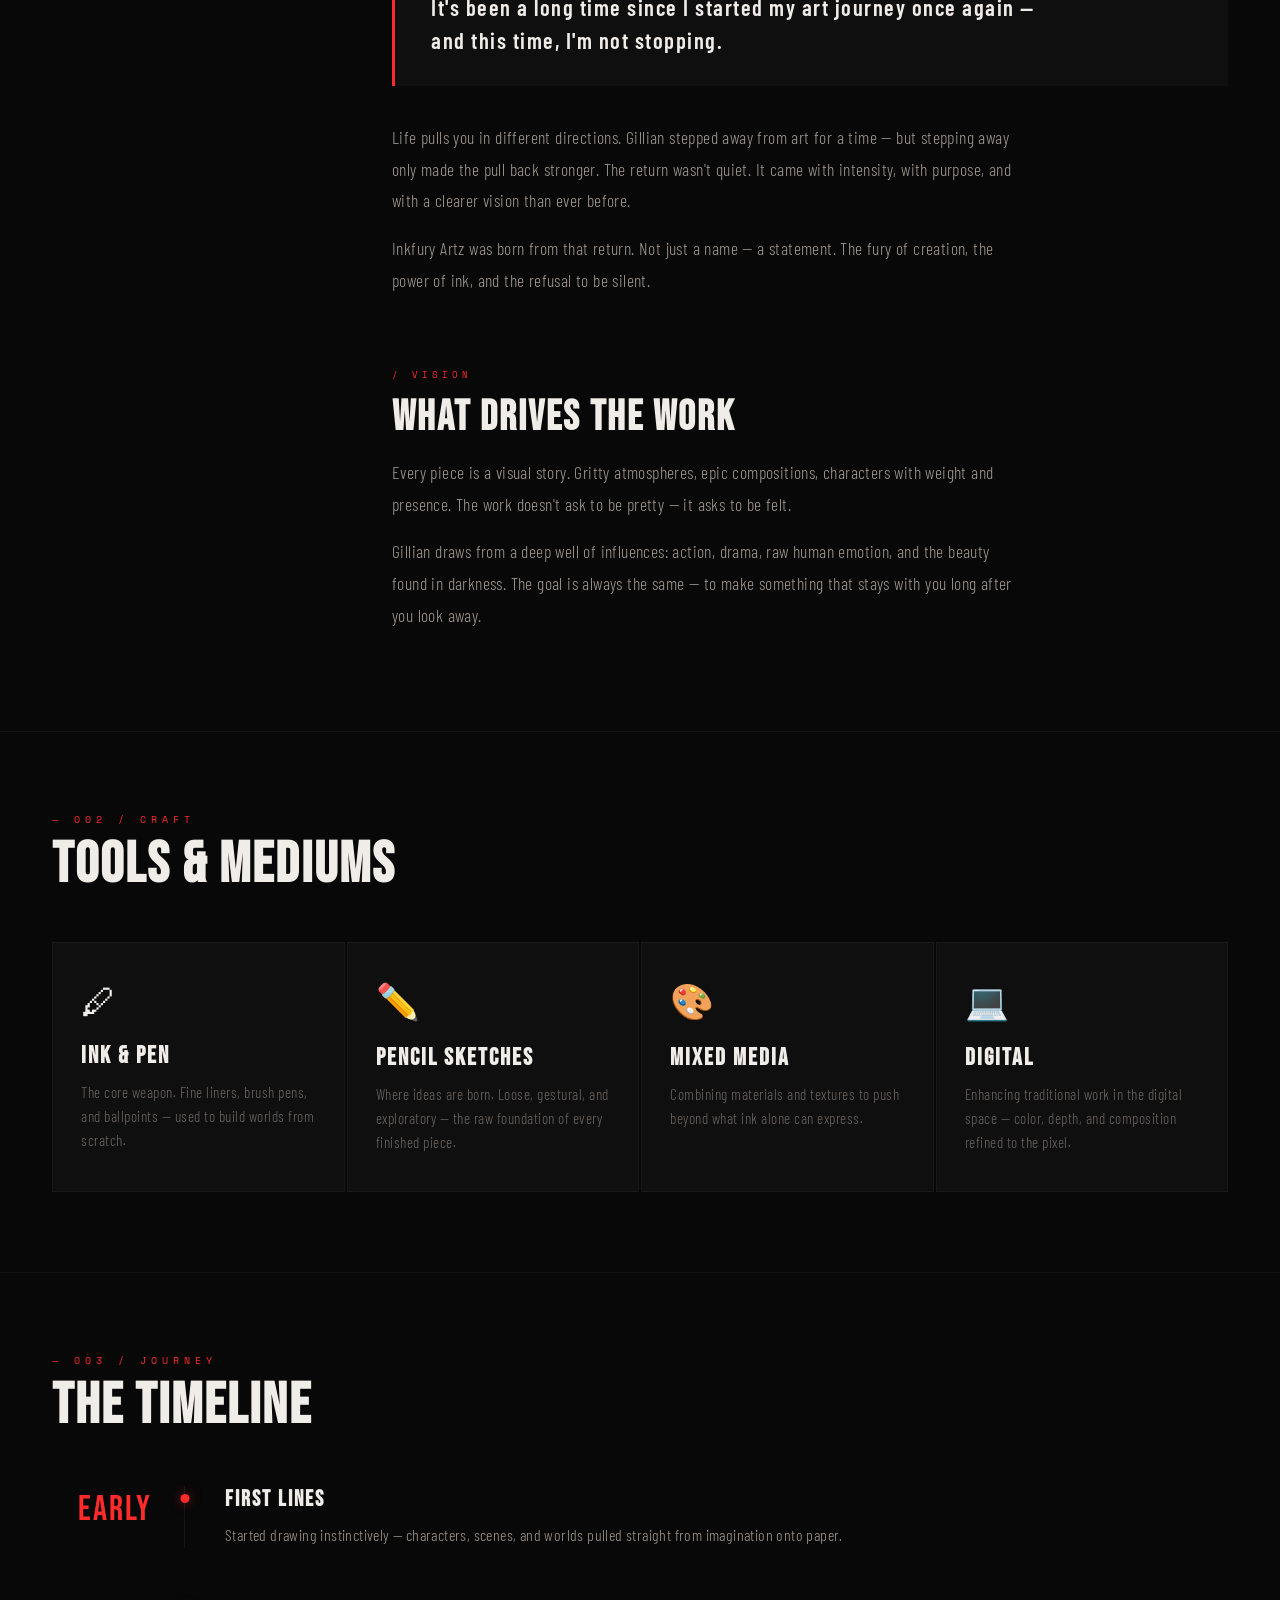
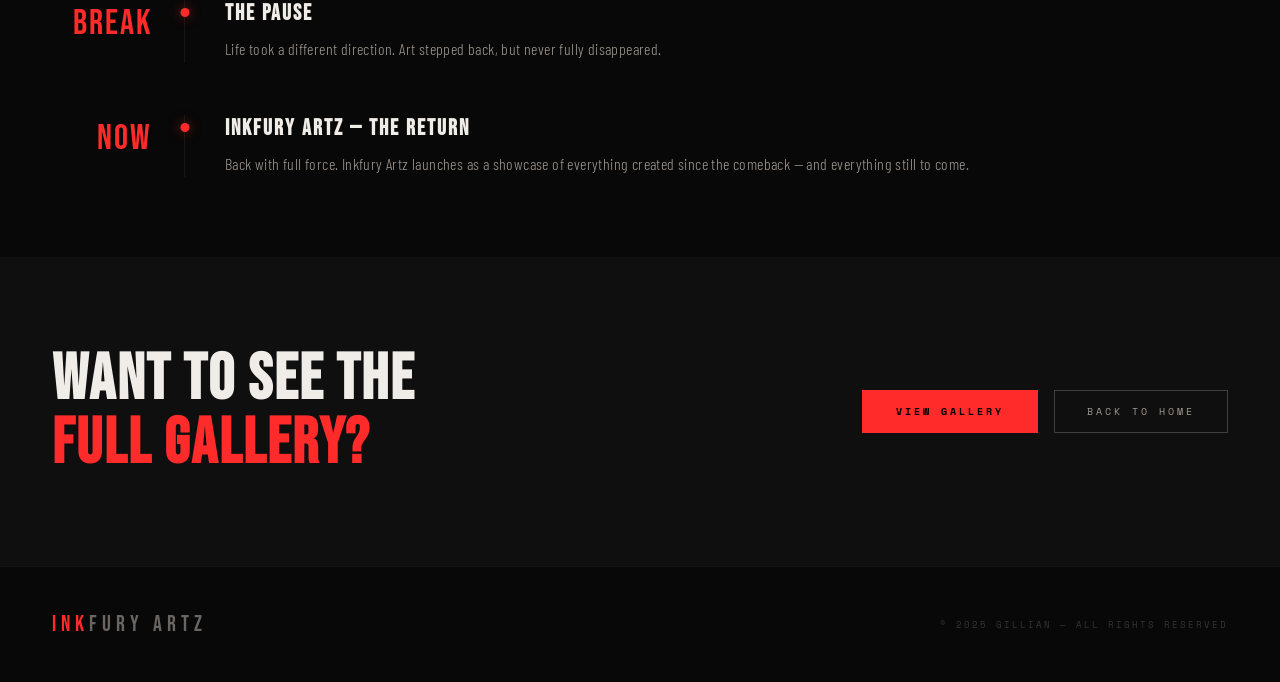
==== commit 9b6e9ade: "just update for a website gallery" ====
--- a/about.html
+++ b/about.html
@@ -893,7 +893,7 @@
 <section class="cta-strip" id="contact">
   <h2>WANT TO SEE THE<br><span>FULL GALLERY?</span></h2>
   <div class="cta-actions">
-    <a href="index.html#gallery" class="btn-primary">View Gallery</a>
+    <a href="gallery.html" class="btn-primary">View Gallery</a>
     <a href="index.html" class="btn-ghost">Back to Home</a>
   </div>
 </section>
